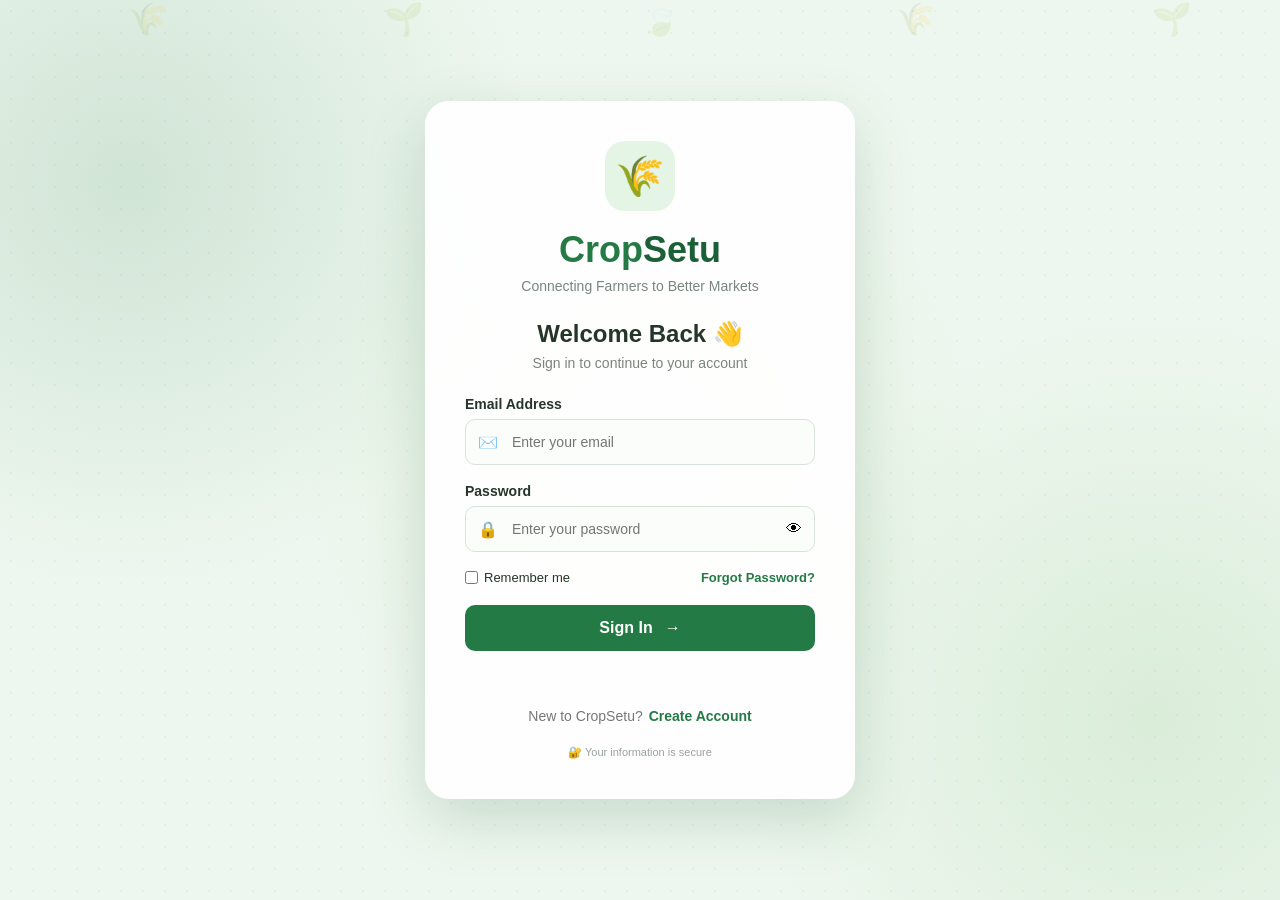
==== login.html @ cce22803 "Add files via upload" ====
<!DOCTYPE html>
<html lang="en">
<head>
    <meta charset="UTF-8">
    <meta name="viewport" content="width=device-width, initial-scale=1.0">

    <title>CropSetu | Login</title>

    <link rel="stylesheet" href="login.css">
</head>

<body>

<div class="page">

    <!-- Animated background -->
    <div class="floating-icons">
        <span>🌾</span>
        <span>🌱</span>
        <span>🍃</span>
        <span>🌾</span>
        <span>🌱</span>
    </div>


    <!-- ==========================================
         SCREEN 1 — LOGIN
         ========================================== -->

    <div id="loginScreen" class="auth-screen">

        <div class="login-card">

            <div class="logo">
                🌾
            </div>

            <h1>Crop<span>Setu</span></h1>

            <p class="tagline">
                Connecting Farmers to Better Markets
            </p>

            <div class="welcome">
                <h2>Welcome Back 👋</h2>
                <p>
                    Sign in to continue to your account
                </p>
            </div>

            <form id="loginForm">

                <div class="input-group">

                    <label for="loginEmail">
                        Email Address
                    </label>

                    <div class="input-box">
                        <span>✉️</span>
                        <input
                            type="email"
                            id="loginEmail"
                            placeholder="Enter your email"
                            autocomplete="email"
                            required
                        >
                    </div>

                </div>

                <div class="input-group">

                    <label for="loginPassword">
                        Password
                    </label>

                    <div class="input-box">
                        <span>🔒</span>
                        <input
                            type="password"
                            id="loginPassword"
                            placeholder="Enter your password"
                            autocomplete="current-password"
                            required
                        >
                        <button type="button" id="togglePassword">
                            👁
                        </button>
                    </div>

                </div>

                <div class="login-options">

                    <label class="remember">
                        <input type="checkbox" id="rememberMe">
                        Remember me
                    </label>

                    <button type="button" id="forgotPassword" class="link-button">
                        Forgot Password?
                    </button>

                </div>

                <button type="submit" class="login-button">
                    Sign In
                    <span>→</span>
                </button>

                <p id="loginError" class="auth-error"></p>

            </form>

            <div class="create-account">
                <span>New to CropSetu?</span>
                <button type="button" id="showSignup" class="link-button">
                    Create Account
                </button>
            </div>

            <div class="secure">
                🔐 Your information is secure
            </div>

        </div>

    </div>


    <!-- ==========================================
         SCREEN 2 — CREATE ACCOUNT
         ========================================== -->

    <div id="signupScreen" class="auth-screen hidden">

        <div class="login-card">

            <div class="logo">
                🌱
            </div>

            <h1>Crop<span>Setu</span></h1>

            <p class="login-eyebrow">GET STARTED ✨</p>

            <div class="welcome">
                <h2>Create your account</h2>
                <p>
                    Join CropSetu and connect with better markets
                </p>
            </div>

            <form id="signupForm">

                <div class="input-group">

                    <label for="signupName">
                        Full Name
                    </label>

                    <div class="input-box">
                        <span>👤</span>
                        <input
                            type="text"
                            id="signupName"
                            placeholder="Enter your full name"
                            autocomplete="name"
                            required
                        >
                    </div>

                </div>

                <div class="input-group">

                    <label for="signupEmail">
                        Email Address
                    </label>

                    <div class="input-box">
                        <span>✉️</span>
                        <input
                            type="email"
                            id="signupEmail"
                            placeholder="Enter your email"
                            autocomplete="email"
                            required
                        >
                    </div>

                </div>

                <div class="input-group">

                    <label for="signupPassword">
                        Password
                    </label>

                    <div class="input-box">
                        <span>🔒</span>
                        <input
                            type="password"
                            id="signupPassword"
                            placeholder="Minimum 8 characters"
                            autocomplete="new-password"
                            required
                        >
                    </div>

                </div>

                <div class="input-group">

                    <label for="signupConfirmPassword">
                        Confirm Password
                    </label>

                    <div class="input-box">
                        <span>🔐</span>
                        <input
                            type="password"
                            id="signupConfirmPassword"
                            placeholder="Re-enter your password"
                            autocomplete="new-password"
                            required
                        >
                    </div>

                </div>

                <button type="submit" class="login-button">
                    Create Account
                    <span>→</span>
                </button>

                <p id="signupError" class="auth-error"></p>

            </form>

            <div class="create-account">
                <span>Already have an account?</span>
                <button type="button" id="backToLogin" class="link-button">
                    Sign in
                </button>
            </div>

            <div class="secure">
                🔐 Your information is secure
            </div>

        </div>

    </div>


    <!-- ==========================================
         SCREEN 3 — FORGOT PASSWORD
         ========================================== -->

    <div id="forgotScreen" class="auth-screen hidden">

        <div class="login-card">

            <div class="logo">
                🔐
            </div>

            <h1>Crop<span>Setu</span></h1>

            <p class="login-eyebrow">ACCOUNT RECOVERY 🔑</p>

            <div class="welcome">
                <h2>Reset your password</h2>
                <p>
                    Enter your registered email to create a new password
                </p>
            </div>

            <form id="forgotForm">

                <div class="input-group">

                    <label for="forgotEmail">
                        Email Address
                    </label>

                    <div class="input-box">
                        <span>✉️</span>
                        <input
                            type="email"
                            id="forgotEmail"
                            placeholder="Enter your registered email"
                            autocomplete="email"
                            required
                        >
                    </div>

                </div>

                <div class="input-group">

                    <label for="newPassword">
                        New Password
                    </label>

                    <div class="input-box">
                        <span>🔒</span>
                        <input
                            type="password"
                            id="newPassword"
                            placeholder="Minimum 8 characters"
                            autocomplete="new-password"
                            required
                        >
                    </div>

                </div>

                <div class="input-group">

                    <label for="confirmNewPassword">
                        Confirm Password
                    </label>

                    <div class="input-box">
                        <span>🔐</span>
                        <input
                            type="password"
                            id="confirmNewPassword"
                            placeholder="Re-enter your password"
                            autocomplete="new-password"
                            required
                        >
                    </div>

                </div>

                <button type="submit" class="login-button">
                    Reset Password
                    <span>→</span>
                </button>

                <p id="forgotError" class="auth-error"></p>

            </form>

            <div class="create-account">
                <span>Remember your password?</span>
                <button type="button" id="backFromForgot" class="link-button">
                    Sign in
                </button>
            </div>

            <div class="secure">
                🔐 Your information is secure
            </div>

        </div>

    </div>

</div>

<!-- Script sabse aakhir mein — tab tak saara HTML ban chuka hota hai -->
<script src="login.js"></script>

</body>
</html>
---- login.css ----
/* =========================================================
   CropSetu — Login / Signup / Forgot Password
   Ye file SIRF login.html ke liye hai.
   style.css se alag rakhi hai kyunki isme *, body, h1 jaise
   selectors hain jo dashboard ka look tod dete.
   ========================================================= */

* {
    margin: 0;
    padding: 0;
    box-sizing: border-box;
}


/* =========================================================
   BACKGROUND — yahan naye elements add karo
   ---------------------------------------------------------
   Rang badalne ke liye niche ki 4 value badal do,
   poore page mein khud apply ho jaayegi.
   ========================================================= */

:root {
    --bg-base:    #eef7ef;   /* sabse peeche ka rang       */
    --bg-glow-1:  rgba(36, 122, 69, 0.15);    /* upar-bayan  */
    --bg-glow-2:  rgba(100, 180, 90, 0.15);   /* niche-dayan */
    --bg-glow-3:  rgba(160, 210, 120, 0.12);  /* beech       */
    --bg-dot:     rgba(36, 122, 69, 0.055);   /* halka texture */

    --brand:       #247a45;
    --brand-dark:  #1b6036;
    --text:        #26352a;
    --text-soft:   #7a857d;
    --danger:      #d33b3b;
}

body {
    font-family: Arial, sans-serif;
    background: var(--bg-base);
    color: var(--text);
}

.page {
    min-height: 100vh;

    display: flex;
    justify-content: center;
    align-items: center;

    position: relative;
    overflow: hidden;

    padding: 20px;

    /*
       Layer ka order: sabse upar likha hua sabse aage dikhta hai.
       Naya gradient ya texture add karna ho to isi list mein
       comma ke saath ek line jod do.
    */
    background:
        radial-gradient(
            circle at 10% 20%,
            var(--bg-glow-1),
            transparent 30%
        ),
        radial-gradient(
            circle at 90% 80%,
            var(--bg-glow-2),
            transparent 30%
        ),
        radial-gradient(
            circle at 50% 50%,
            var(--bg-glow-3),
            transparent 45%
        ),
        /* halka dotted texture — plain flat nahi lagta */
        radial-gradient(
            var(--bg-dot) 1px,
            transparent 1px
        );

    background-size:
        auto,
        auto,
        auto,
        22px 22px;
}

/*
   BAAD MEIN PHOTO LAGANI HO TO — ye block uncomment kar dena.
   .page ke background ke UPAR ek halki layer aa jaayegi,
   aur card phir bhi saaf padhega.

.page::before {
    content: "";
    position: absolute;
    inset: 0;
    background: url("image/farm-bg.jpg") center / cover no-repeat;
    opacity: 0.18;
    z-index: 0;
}
*/


/* ================= Floating background icons ================= */

.floating-icons {
    position: absolute;
    inset: 0;
    z-index: 1;
    pointer-events: none;
}

.floating-icons span {
    position: absolute;
    font-size: 32px;
    opacity: 0.12;
    animation: float 12s linear infinite;
}

.floating-icons span:nth-child(1) {
    left: 10%;
    animation-delay: 0s;
}

.floating-icons span:nth-child(2) {
    left: 30%;
    animation-delay: 3s;
}

.floating-icons span:nth-child(3) {
    left: 50%;
    animation-delay: 6s;
}

.floating-icons span:nth-child(4) {
    left: 70%;
    animation-delay: 1s;
}

.floating-icons span:nth-child(5) {
    left: 90%;
    animation-delay: 4s;
}

@keyframes float {
    0% {
        transform: translateY(110vh) rotate(0deg);
    }
    100% {
        transform: translateY(-20vh) rotate(360deg);
    }
}


/* =========================================================
   SCREENS — login / signup / forgot
   Teeno ek hi jagah par bethe hain, ek waqt par ek dikhta hai.
   Background transparent hai, isliye gradient aur floating
   icons teeno screen par same dikhte hain.
   ========================================================= */

.auth-screen {
    position: absolute;
    inset: 0;

    display: flex;
    align-items: center;
    justify-content: center;

    padding: 20px;
    z-index: 2;

    overflow-y: auto;
}

.auth-screen.hidden {
    display: none;
}


/* ================= Card ================= */

.login-card {
    width: 100%;
    max-width: 430px;

    background: rgba(255, 255, 255, 0.94);
    padding: 40px;
    border-radius: 24px;
    text-align: center;

    box-shadow:
        0 20px 60px rgba(30, 90, 45, 0.18);

    position: relative;
    z-index: 2;

    animation: appear 0.7s ease;
}

@keyframes appear {
    from {
        opacity: 0;
        transform: translateY(30px) scale(0.96);
    }
    to {
        opacity: 1;
        transform: translateY(0) scale(1);
    }
}


/* ================= Logo ================= */

.logo {
    width: 70px;
    height: 70px;
    margin: auto;

    display: flex;
    justify-content: center;
    align-items: center;

    font-size: 40px;
    background: #e4f4e5;
    border-radius: 20px;

    animation: logoFloat 3s ease-in-out infinite;
}

@keyframes logoFloat {
    0%, 100% {
        transform: translateY(0);
    }
    50% {
        transform: translateY(-7px);
    }
}


/* ================= Brand ================= */

h1 {
    margin-top: 18px;
    font-size: 36px;
    color: var(--brand);
}

h1 span {
    color: var(--brand-dark);
}

.tagline {
    margin-top: 7px;
    color: var(--text-soft);
    font-size: 14px;
}

/* Chhota accent heading — GET STARTED / ACCOUNT RECOVERY */
.login-eyebrow {
    margin-top: 10px;

    color: var(--brand);
    font-size: 12px;
    font-weight: bold;
    letter-spacing: 1.5px;
}


/* ================= Welcome ================= */

.welcome {
    margin-top: 26px;
    margin-bottom: 25px;
}

.welcome h2 {
    font-size: 24px;
}

.welcome p {
    margin-top: 7px;
    color: var(--text-soft);
    font-size: 14px;
}


/* ================= Inputs ================= */

.input-group {
    text-align: left;
    margin-bottom: 18px;
}

.input-group label {
    display: block;
    font-size: 14px;
    font-weight: bold;
    margin-bottom: 7px;
}

.input-box {
    display: flex;
    align-items: center;
    gap: 10px;

    padding: 0 12px;

    border: 1px solid #d8e2da;
    border-radius: 10px;
    background: #fbfdfb;

    transition: 0.25s;
}

.input-box:focus-within {
    border-color: var(--brand);
    box-shadow:
        0 0 0 3px rgba(36, 122, 69, 0.10);
}

.input-box input {
    width: 100%;
    padding: 14px 4px;

    border: none;
    outline: none;
    background: transparent;

    font-size: 14px;
    color: var(--text);
}

.input-box button {
    border: none;
    background: transparent;
    cursor: pointer;
    font-size: 16px;
    line-height: 1;
}


/* ================= Options row ================= */

.login-options {
    display: flex;
    justify-content: space-between;
    align-items: center;

    margin: 5px 0 20px;
    font-size: 13px;
}

.remember {
    display: flex;
    gap: 6px;
    align-items: center;
    cursor: pointer;
}


/*
   Link jaisa dikhne wala button.
   <a href="#"> ki jagah <button> use kiya hai — click karne par
   page upar jump nahi karta aur keyboard se bhi chalta hai.
*/
.link-button {
    border: none;
    background: none;
    padding: 0;

    color: var(--brand);
    font-family: inherit;
    font-size: inherit;
    font-weight: bold;

    cursor: pointer;
}

.link-button:hover {
    color: var(--brand-dark);
    text-decoration: underline;
}


/* ================= Submit button ================= */

.login-button {
    width: 100%;
    padding: 14px;

    border: none;
    border-radius: 10px;

    background: var(--brand);
    color: white;

    font-size: 16px;
    font-weight: bold;
    cursor: pointer;

    display: flex;
    justify-content: center;
    align-items: center;
    gap: 12px;

    transition: 0.25s;
}

.login-button:hover {
    background: var(--brand-dark);
    transform: translateY(-2px);

    box-shadow:
        0 8px 20px rgba(36, 122, 69, 0.25);
}

/* Jab kaam chal raha ho — dobara click na ho */
.login-button:disabled {
    opacity: 0.65;
    cursor: not-allowed;
    transform: none;
    box-shadow: none;
}


/* ================= Bottom links ================= */

.create-account {
    margin-top: 25px;
    font-size: 14px;
    color: #777;

    display: flex;
    justify-content: center;
    align-items: center;
    gap: 6px;
    flex-wrap: wrap;
}

.secure {
    margin-top: 22px;
    font-size: 11px;
    color: #9aa39c;
}


/* ================= Message / error ================= */

.auth-error {
    min-height: 20px;
    margin-top: 12px;

    color: var(--danger);
    font-size: 13px;
    text-align: center;
}

/* JS success par ye class lagati hai */
.auth-error.success {
    color: var(--brand);
}


/* ================= Mobile ================= */

@media (max-width: 500px) {

    .auth-screen {
        padding: 14px;
    }

    .login-card {
        padding: 30px 24px;
    }

    h1 {
        font-size: 32px;
    }

    .login-options {
        font-size: 12px;
    }
}
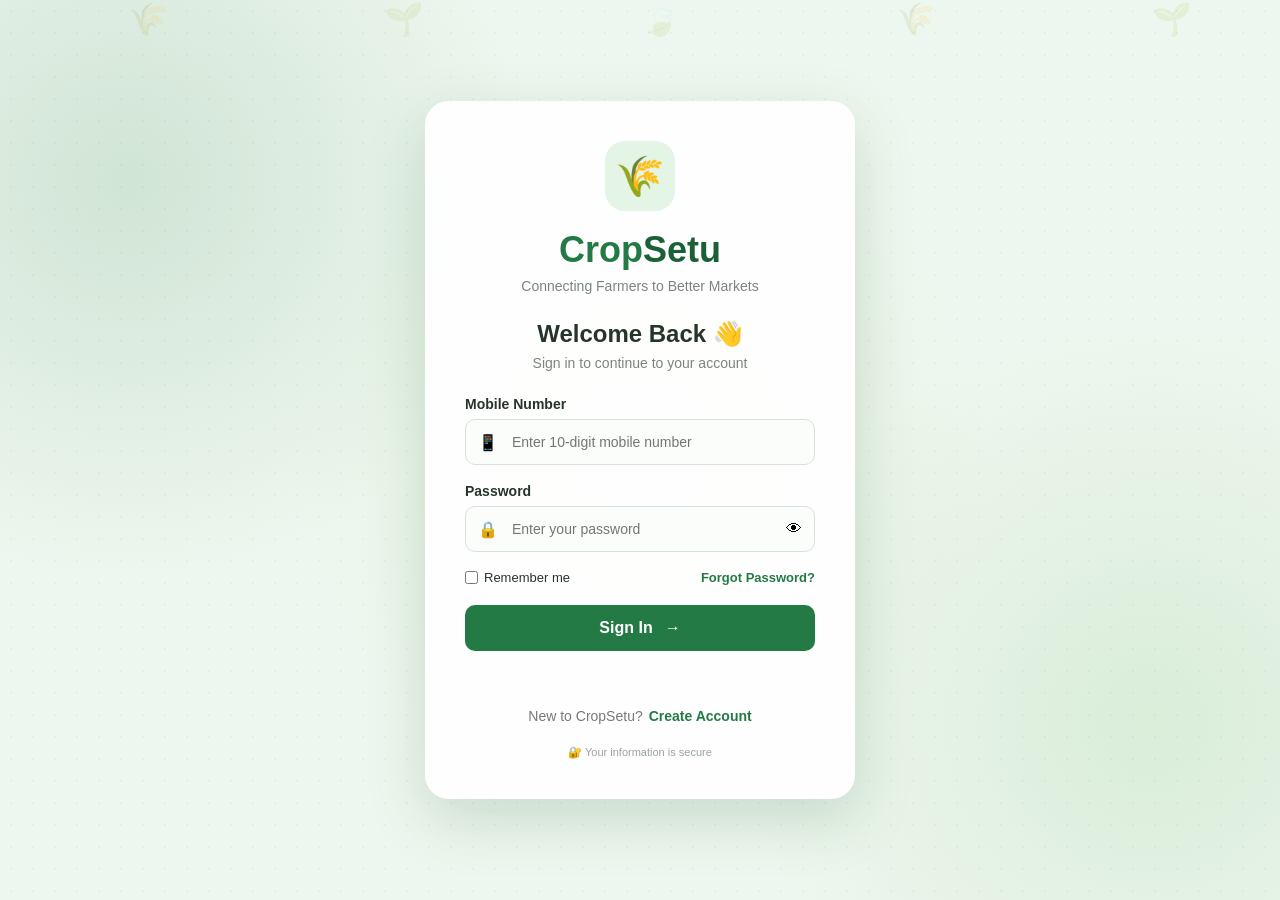
==== commit 98ff102d: "update" ====
--- a/login.html
+++ b/login.html
@@ -1,6 +1,7 @@
 <!DOCTYPE html>
 <html lang="en">
 <head>
+    <link rel="icon" type="image/jpeg" href="images/logo.jpeg">
     <meta charset="UTF-8">
     <meta name="viewport" content="width=device-width, initial-scale=1.0">
 
@@ -50,19 +51,20 @@
 
             <form id="loginForm">
 
-                <div class="input-group">
-
-                    <label for="loginEmail">
-                        Email Address
-                    </label>
-
-                    <div class="input-box">
-                        <span>✉️</span>
-                        <input
-                            type="email"
-                            id="loginEmail"
-                            placeholder="Enter your email"
-                            autocomplete="email"
+                                <div class="input-group">
+
+                    <label for="loginPhone">
+                        Mobile Number
+                    </label>
+
+                    <div class="input-box">
+                        <span>📱</span>
+                        <input
+                            type="tel"
+                            id="loginPhone"
+                            placeholder="Enter 10-digit mobile number"
+                            maxlength="10"
+                            autocomplete="tel"
                             required
                         >
                     </div>
@@ -175,17 +177,18 @@
 
                 <div class="input-group">
 
-                    <label for="signupEmail">
-                        Email Address
-                    </label>
-
-                    <div class="input-box">
-                        <span>✉️</span>
-                        <input
-                            type="email"
-                            id="signupEmail"
-                            placeholder="Enter your email"
-                            autocomplete="email"
+                    <label for="signupPhone">
+                        Mobile Number
+                    </label>
+
+                    <div class="input-box">
+                        <span>📱</span>
+                        <input
+                            type="tel"
+                            id="signupPhone"
+                            placeholder="Enter 10-digit mobile number"
+                            maxlength="10"
+                            autocomplete="tel"
                             required
                         >
                     </div>
@@ -282,17 +285,18 @@
 
                 <div class="input-group">
 
-                    <label for="forgotEmail">
-                        Email Address
-                    </label>
-
-                    <div class="input-box">
-                        <span>✉️</span>
-                        <input
-                            type="email"
-                            id="forgotEmail"
-                            placeholder="Enter your registered email"
-                            autocomplete="email"
+                    <label for="forgotPhone">
+                        Mobile Number
+                    </label>
+
+                    <div class="input-box">
+                        <span>📱</span>
+                        <input
+                            type="tel"
+                            id="forgotPhone"
+                            placeholder="Enter your registered mobile number"
+                            maxlength="10"
+                            autocomplete="tel"
                             required
                         >
                     </div>
